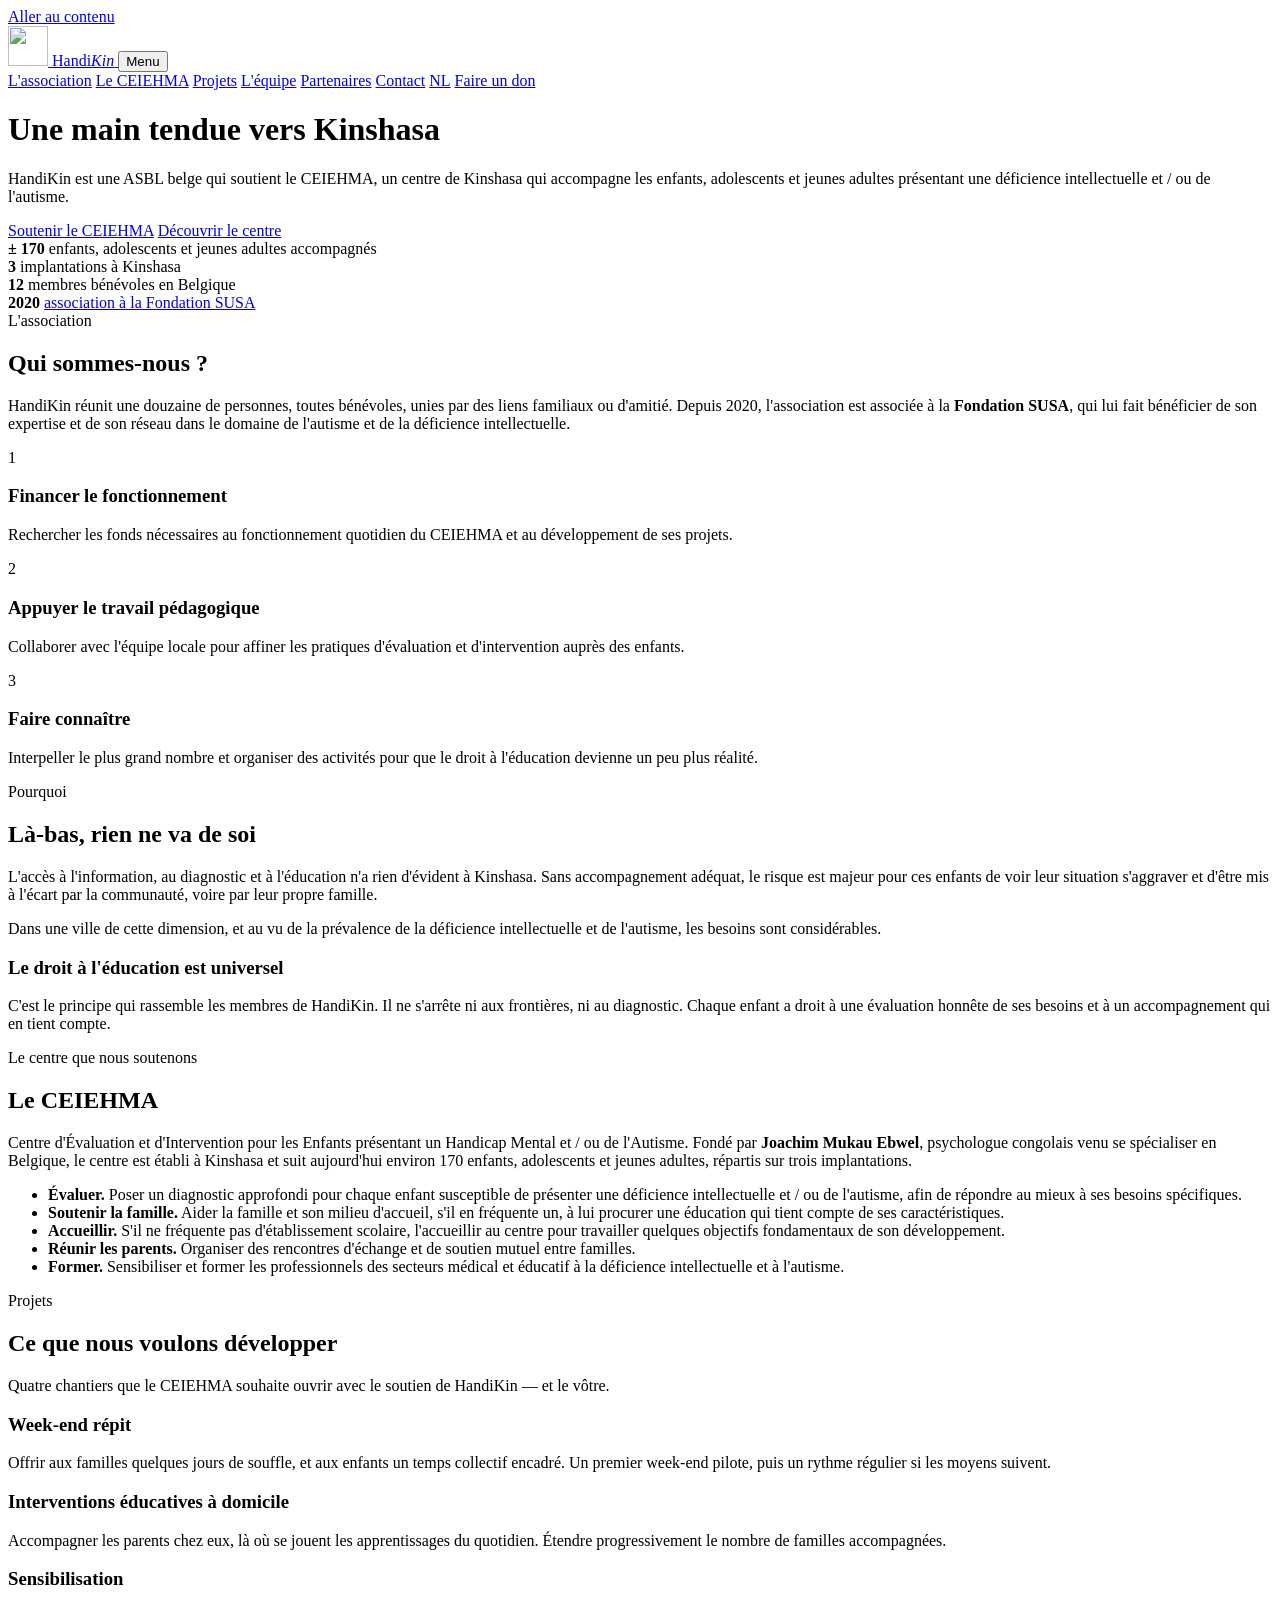
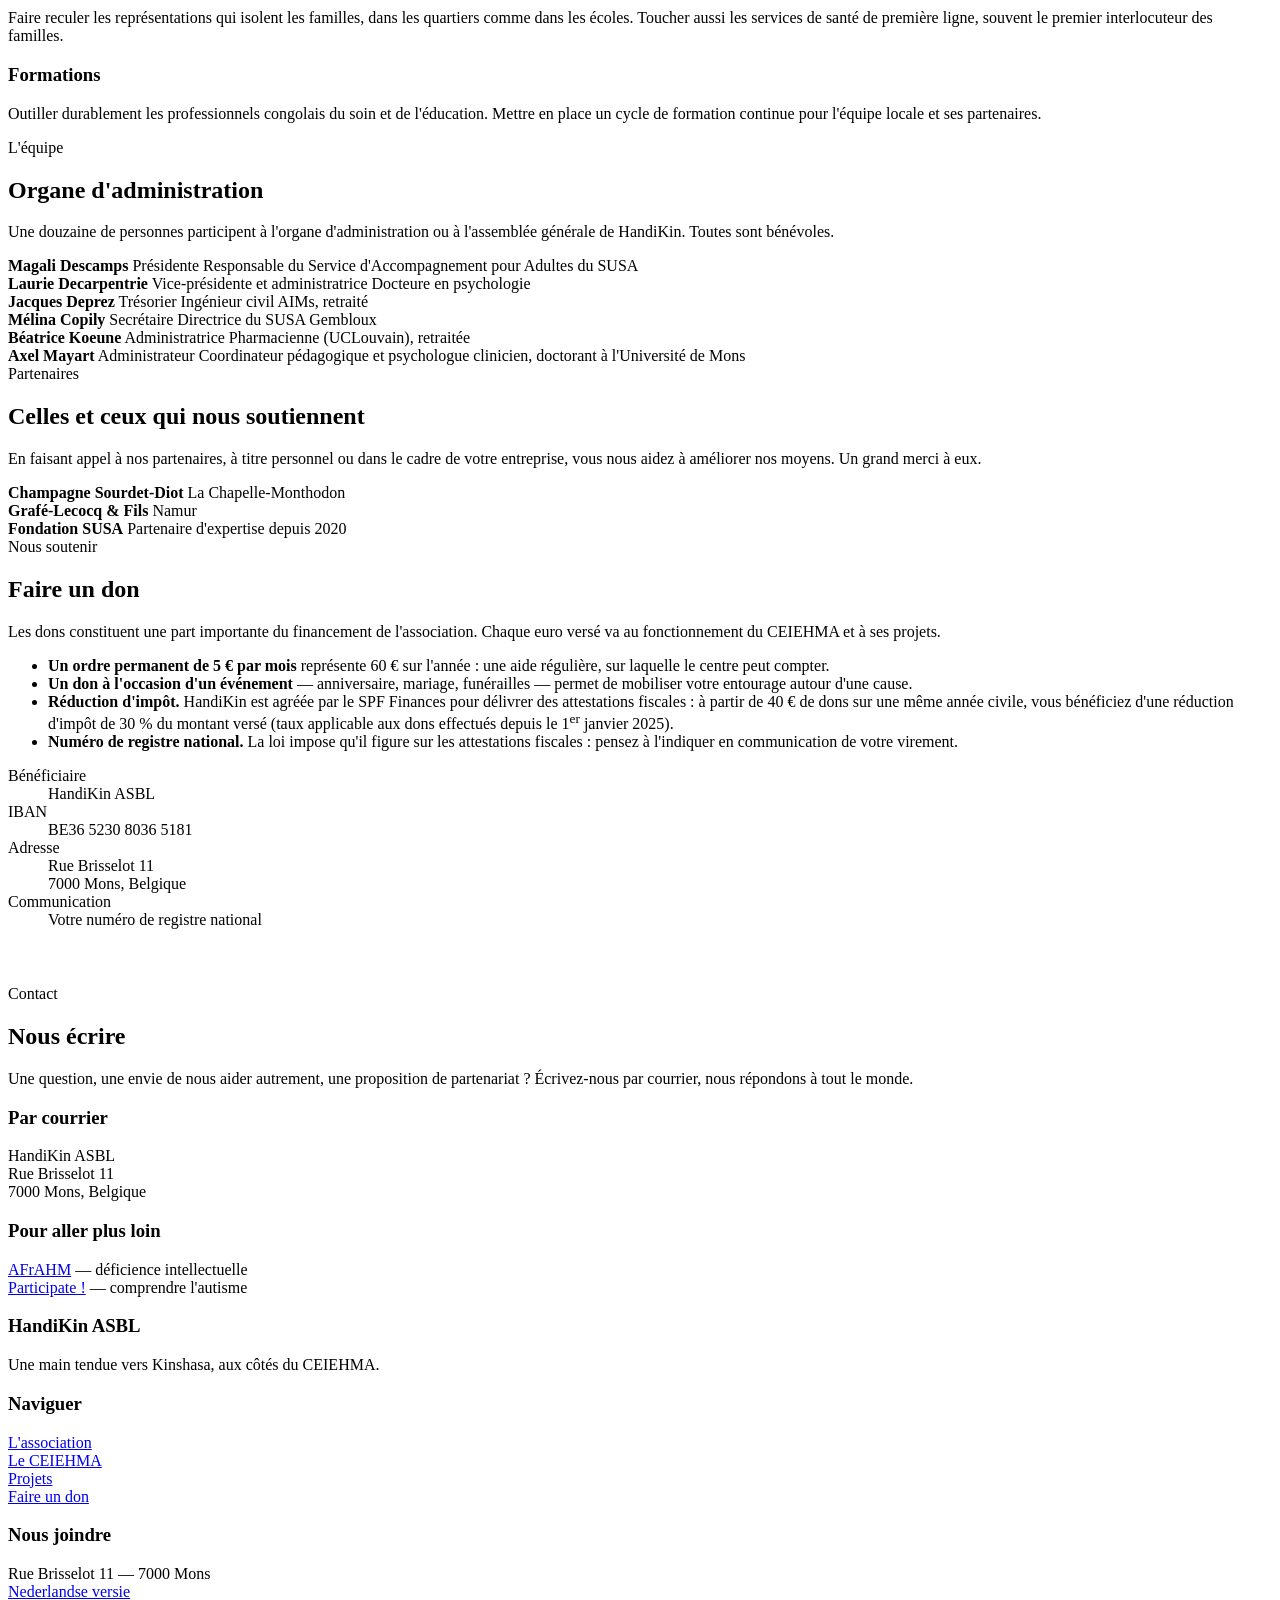
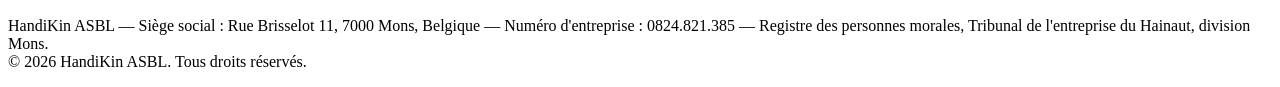
==== index.html @ 6f4fe27e "Add files via upload" ====
<!DOCTYPE html>
<html lang="fr">
<head>
<meta charset="utf-8">
<meta name="viewport" content="width=device-width, initial-scale=1">
<title>HandiKin ASBL — une main tendue vers Kinshasa</title>
<meta name="description" content="HandiKin est une ASBL belge qui soutient le CEIEHMA, centre d'évaluation et d'intervention pour les enfants présentant une déficience intellectuelle et/ou de l'autisme à Kinshasa.">

<!-- Partage sur les réseaux sociaux — remplacer l'URL par votre domaine -->
<meta property="og:title" content="HandiKin ASBL — une main tendue vers Kinshasa">
<meta property="og:description" content="Soutenir le CEIEHMA, à Kinshasa, dans l'accompagnement des enfants présentant une déficience intellectuelle et/ou de l'autisme.">
<meta property="og:type" content="website">
<meta property="og:image" content="images/hero.jpg">
<meta name="theme-color" content="#06405C">

<link rel="icon" href="images/logo.svg" type="image/svg+xml">
<link rel="preconnect" href="https://fonts.googleapis.com">
<link rel="preconnect" href="https://fonts.gstatic.com" crossorigin>
<link href="https://fonts.googleapis.com/css2?family=Fraunces:opsz,wght@9..144,500;9..144,600&family=Inter:wght@400;500;600;700&display=swap" rel="stylesheet">
<link rel="stylesheet" href="styles.css">
</head>

<body>
<a class="saut" href="#contenu">Aller au contenu</a>

<!-- ====================================================== EN-TÊTE ====== -->
<header class="entete">
  <div class="zone entete__zone">
    <a class="marque" href="#">
      <!-- Votre logo : images/logo.png (carré, 200×200 px minimum) -->
      <img src="images/logo.svg" alt="" width="40" height="40">
      <span>Handi<em>Kin</em></span>
    </a>

    <button class="menu-bascule" aria-expanded="false" aria-controls="nav">Menu</button>

    <nav class="nav" id="nav" aria-label="Navigation principale">
      <a href="#association">L'association</a>
      <a href="#ceiehma">Le CEIEHMA</a>
      <a href="#projets">Projets</a>
      <a href="#equipe">L'équipe</a>
      <a href="#partenaires">Partenaires</a>
      <a href="#contact">Contact</a>
      <a class="nav__langue" href="nl.html" lang="nl" hreflang="nl">NL</a>
      <a class="bouton" href="#dons">Faire un don</a>
    </nav>
  </div>
  <div class="bande" aria-hidden="true"><span></span><span></span><span></span><span></span><span></span></div>
</header>

<main id="contenu">

  <!-- ======================================================= HERO ====== -->
  <div class="hero">
    <div class="zone">
      <h1>Une main tendue vers Kinshasa</h1>
      <p class="hero__texte">
        HandiKin est une ASBL belge qui soutient le CEIEHMA, un centre de Kinshasa
        qui accompagne les enfants, adolescents et jeunes adultes présentant une
        déficience intellectuelle et&nbsp;/ ou de l'autisme.
      </p>
      <div class="hero__actions">
        <a class="bouton bouton--clair" href="#dons">Soutenir le CEIEHMA</a>
        <a class="bouton bouton--contour" href="#ceiehma">Découvrir le centre</a>
      </div>
    </div>
  </div>

  <div class="zone">
    <div class="chiffres">
      <div class="chiffre">
        <b>± 170</b>
        <span>enfants, adolescents et jeunes adultes accompagnés</span>
      </div>
      <div class="chiffre">
        <b>3</b>
        <span>implantations à Kinshasa</span>
      </div>
      <div class="chiffre">
        <b>12</b>
        <span>membres bénévoles en Belgique</span>
      </div>
      <div class="chiffre">
        <b>2020</b>
        <span><a href="https://www.susa.be/" rel="noopener">association à la Fondation SUSA</a></span>
      </div>
    </div>
  </div>

  <!-- ================================================ L'ASSOCIATION ==== -->
  <section id="association">
    <div class="zone">
      <span class="chapeau">L'association</span>
      <h2>Qui sommes-nous&nbsp;?</h2>
      <p class="intro">
        HandiKin réunit une douzaine de personnes, toutes bénévoles, unies par des
        liens familiaux ou d'amitié. Depuis 2020, l'association est associée à la
        <strong>Fondation SUSA</strong>, qui lui fait bénéficier de son expertise et
        de son réseau dans le domaine de l'autisme et de la déficience intellectuelle.
      </p>

      <div class="grille">
        <article class="carte">
          <span class="carte__numero">1</span>
          <h3>Financer le fonctionnement</h3>
          <p>
            Rechercher les fonds nécessaires au fonctionnement quotidien du CEIEHMA
            et au développement de ses projets.
          </p>
        </article>
        <article class="carte">
          <span class="carte__numero">2</span>
          <h3>Appuyer le travail pédagogique</h3>
          <p>
            Collaborer avec l'équipe locale pour affiner les pratiques d'évaluation
            et d'intervention auprès des enfants.
          </p>
        </article>
        <article class="carte">
          <span class="carte__numero">3</span>
          <h3>Faire connaître</h3>
          <p>
            Interpeller le plus grand nombre et organiser des activités pour que le
            droit à l'éducation devienne un peu plus réalité.
          </p>
        </article>
      </div>
    </div>
  </section>

  <!-- ===================================================== POURQUOI ==== -->
  <section id="pourquoi">
    <div class="zone duo">
      <div>
        <span class="chapeau">Pourquoi</span>
        <h2>Là-bas, rien ne va de soi</h2>
        <p class="intro">
          L'accès à l'information, au diagnostic et à l'éducation n'a rien d'évident
          à Kinshasa. Sans accompagnement adéquat, le risque est majeur pour ces
          enfants de voir leur situation s'aggraver et d'être mis à l'écart par la
          communauté, voire par leur propre famille.
        </p>
        <p class="intro">
          Dans une ville de cette dimension, et au vu de la prévalence de la
          déficience intellectuelle et de l'autisme, les besoins sont considérables.
        </p>
      </div>

      <div class="encadre">
        <h3>Le droit à l'éducation est universel</h3>
        <p>
          C'est le principe qui rassemble les membres de HandiKin. Il ne s'arrête ni
          aux frontières, ni au diagnostic. Chaque enfant a droit à une évaluation
          honnête de ses besoins et à un accompagnement qui en tient compte.
        </p>
      </div>
    </div>
  </section>

  <!-- ====================================================== CEIEHMA ==== -->
  <section id="ceiehma">
    <div class="zone">
      <span class="chapeau">Le centre que nous soutenons</span>
      <h2>Le CEIEHMA</h2>
      <p class="intro">
        Centre d'Évaluation et d'Intervention pour les Enfants présentant un Handicap
        Mental et&nbsp;/ ou de l'Autisme. Fondé par <strong>Joachim Mukau Ebwel</strong>,
        psychologue congolais venu se spécialiser en Belgique, le centre est établi à
        Kinshasa et suit aujourd'hui environ 170 enfants,
        adolescents et jeunes adultes, répartis sur trois implantations.
      </p>

      <ul class="liste">
        <li><strong>Évaluer.</strong> Poser un diagnostic approfondi pour chaque enfant susceptible de présenter une déficience intellectuelle et&nbsp;/ ou de l'autisme, afin de répondre au mieux à ses besoins spécifiques.</li>
        <li><strong>Soutenir la famille.</strong> Aider la famille et son milieu d'accueil, s'il en fréquente un, à lui procurer une éducation qui tient compte de ses caractéristiques.</li>
        <li><strong>Accueillir.</strong> S'il ne fréquente pas d'établissement scolaire, l'accueillir au centre pour travailler quelques objectifs fondamentaux de son développement.</li>
        <li><strong>Réunir les parents.</strong> Organiser des rencontres d'échange et de soutien mutuel entre familles.</li>
        <li><strong>Former.</strong> Sensibiliser et former les professionnels des secteurs médical et éducatif à la déficience intellectuelle et à l'autisme.</li>
      </ul>
    </div>
  </section>

  <!-- ====================================================== PROJETS ==== -->
  <section id="projets">
    <div class="zone">
      <span class="chapeau">Projets</span>
      <h2>Ce que nous voulons développer</h2>
      <p class="intro">
        Quatre chantiers que le CEIEHMA souhaite ouvrir avec le soutien de HandiKin —
        et le vôtre.
      </p>

      <div class="grille grille--quatre">
        <article class="carte">
          <h3>Week-end répit</h3>
          <p>
            Offrir aux familles quelques jours de souffle, et aux enfants un temps
            collectif encadré. Un premier week-end pilote, puis un rythme régulier si les moyens suivent.
          </p>
        </article>
        <article class="carte">
          <h3>Interventions éducatives à domicile</h3>
          <p>
            Accompagner les parents chez eux, là où se jouent les apprentissages du
            quotidien. Étendre progressivement le nombre de familles accompagnées.
          </p>
        </article>
        <article class="carte">
          <h3>Sensibilisation</h3>
          <p>
            Faire reculer les représentations qui isolent les familles, dans les
            quartiers comme dans les écoles. Toucher aussi les services de santé de première ligne, souvent le premier interlocuteur des familles.
          </p>
        </article>
        <article class="carte">
          <h3>Formations</h3>
          <p>
            Outiller durablement les professionnels congolais du soin et de
            l'éducation. Mettre en place un cycle de formation continue pour l'équipe locale et ses partenaires.
          </p>
        </article>
      </div>
    </div>
  </section>

  <!-- ======================================================= ÉQUIPE ==== -->
  <section id="equipe">
    <div class="zone">
      <span class="chapeau">L'équipe</span>
      <h2>Organe d'administration</h2>
      <p class="intro">
        Une douzaine de personnes participent à l'organe d'administration ou à
        l'assemblée générale de HandiKin. Toutes sont bénévoles.
      </p>

      <div class="equipe">
        <div class="membre">
          <b>Magali Descamps</b>
          <span class="role">Présidente</span>
          <span class="bio">Responsable du Service d'Accompagnement pour Adultes du SUSA</span>
        </div>
        <div class="membre">
          <b>Laurie Decarpentrie</b>
          <span class="role">Vice-présidente et administratrice</span>
          <span class="bio">Docteure en psychologie</span>
        </div>
        <div class="membre">
          <b>Jacques Deprez</b>
          <span class="role">Trésorier</span>
          <span class="bio">Ingénieur civil AIMs, retraité</span>
        </div>
        <div class="membre">
          <b>Mélina Copily</b>
          <span class="role">Secrétaire</span>
          <span class="bio">Directrice du SUSA Gembloux</span>
        </div>
        <div class="membre">
          <b>Béatrice Koeune</b>
          <span class="role">Administratrice</span>
          <span class="bio">Pharmacienne (UCLouvain), retraitée</span>
        </div>
        <div class="membre">
          <b>Axel Mayart</b>
          <span class="role">Administrateur</span>
          <span class="bio">Coordinateur pédagogique et psychologue clinicien, doctorant à l'Université de Mons</span>
        </div>
      </div>
    </div>
  </section>

  <!-- ================================================== PARTENAIRES ==== -->
  <section id="partenaires">
    <div class="zone">
      <span class="chapeau">Partenaires</span>
      <h2>Celles et ceux qui nous soutiennent</h2>
      <p class="intro">
        En faisant appel à nos partenaires, à titre personnel ou dans le cadre de
        votre entreprise, vous nous aidez à améliorer nos moyens. Un grand merci à eux.
      </p>

      <div class="partenaires">
        <div class="partenaire">
          <!-- Logo : images/sourdet-diot.png -->
          <div class="partenaire__logo"><img src="images/sourdet-diot.png" alt="Champagne Sourdet-Diot" onerror="this.parentNode.remove()"></div>
          <b>Champagne Sourdet-Diot</b>
          <span>La Chapelle-Monthodon</span>
        </div>
        <div class="partenaire">
          <!-- Logo : images/grafe-lecocq.png -->
          <div class="partenaire__logo"><img src="images/grafe-lecocq.png" alt="Grafé-Lecocq &amp; Fils" onerror="this.parentNode.remove()"></div>
          <b>Grafé-Lecocq &amp; Fils</b>
          <span>Namur</span>
        </div>
        <div class="partenaire">
          <!-- Logo : images/susa.png -->
          <div class="partenaire__logo"><img src="images/susa.png" alt="Fondation SUSA" onerror="this.parentNode.remove()"></div>
          <b>Fondation SUSA</b>
          <span>Partenaire d'expertise depuis 2020</span>
        </div>
      </div>
    </div>
  </section>

  <!-- ========================================================= DONS ==== -->
  <section id="dons" class="dons">
    <div class="zone duo">
      <div>
        <span class="chapeau">Nous soutenir</span>
        <h2>Faire un don</h2>
        <p class="intro">
          Les dons constituent une part importante du financement de l'association.
          Chaque euro versé va au fonctionnement du CEIEHMA et à ses projets.
        </p>

        <ul class="liste">
          <li><strong>Un ordre permanent de 5&nbsp;€ par mois</strong> représente 60&nbsp;€ sur l'année&nbsp;: une aide régulière, sur laquelle le centre peut compter.</li>
          <li><strong>Un don à l'occasion d'un événement</strong> — anniversaire, mariage, funérailles — permet de mobiliser votre entourage autour d'une cause.</li>
          <li><strong>Réduction d'impôt.</strong> HandiKin est agréée par le SPF Finances pour délivrer des attestations fiscales&nbsp;: à partir de 40&nbsp;€ de dons sur une même année civile, vous bénéficiez d'une réduction d'impôt de 30&nbsp;% du montant versé (taux applicable aux dons effectués depuis le 1<sup>er</sup> janvier 2025).</li>
          <li><strong>Numéro de registre national.</strong> La loi impose qu'il figure sur les attestations fiscales&nbsp;: pensez à l'indiquer en communication de votre virement.</li>
        </ul>
      </div>

      <div class="compte">
        <dl>
          <dt>Bénéficiaire</dt>
          <dd>HandiKin ASBL</dd>

          <dt>IBAN</dt>
          <dd class="iban">BE36 5230 8036 5181</dd>

          <dt>Adresse</dt>
          <dd>Rue Brisselot 11<br>7000 Mons, Belgique</dd>

          <dt>Communication</dt>
          <dd>Votre numéro de registre national</dd>
        </dl>
        <p style="margin-top:1.4rem;font-size:.95rem;color:rgba(255,255,255,.8)">Merci.</p>
      </div>
    </div>
  </section>

  <!-- ====================================================== CONTACT ==== -->
  <section id="contact">
    <div class="zone">
      <span class="chapeau">Contact</span>
      <h2>Nous écrire</h2>
      <p class="intro">
        Une question, une envie de nous aider autrement, une proposition de
        partenariat&nbsp;? Écrivez-nous par courrier, nous répondons à tout le monde.
      </p>

      <div class="contact-blocs">
        <article class="carte">
          <h3>Par courrier</h3>
          <p>
            HandiKin ASBL<br>
            Rue Brisselot 11<br>
            7000 Mons, Belgique
          </p>
        </article>
        <article class="carte">
          <h3>Pour aller plus loin</h3>
          <p>
            <a href="https://www.afrahm.be" rel="noopener">AFrAHM</a> — déficience intellectuelle<br>
            <a href="https://www.participate-autisme.be" rel="noopener">Participate&nbsp;!</a> — comprendre l'autisme
          </p>
        </article>
      </div>
    </div>
  </section>

</main>

<!-- ========================================================== PIED ==== -->
<footer class="pied">
  <div class="zone">
    <div class="pied__grille">
      <div>
        <h3>HandiKin ASBL</h3>
        <p>Une main tendue vers Kinshasa, aux côtés du CEIEHMA.</p>
      </div>
      <div>
        <h3>Naviguer</h3>
        <p>
          <a href="#association">L'association</a><br>
          <a href="#ceiehma">Le CEIEHMA</a><br>
          <a href="#projets">Projets</a><br>
          <a href="#dons">Faire un don</a>
        </p>
      </div>
      <div>
        <h3>Nous joindre</h3>
        <p>
          Rue Brisselot 11 — 7000 Mons<br>
          <a href="nl.html" lang="nl">Nederlandse versie</a>
        </p>
      </div>
    </div>

    <p class="pied__legal">
      HandiKin ASBL — Siège social&nbsp;: Rue Brisselot 11, 7000 Mons, Belgique —
      Numéro d'entreprise&nbsp;: 0824.821.385 —
      Registre des personnes morales, Tribunal de l'entreprise du Hainaut, division Mons.
      <br>© <span id="annee">2026</span> HandiKin ASBL. Tous droits réservés.
    </p>
  </div>
</footer>

<script>
  // Menu mobile
  var bascule = document.querySelector('.menu-bascule');
  var nav = document.getElementById('nav');
  bascule.addEventListener('click', function () {
    var ouvert = nav.getAttribute('data-ouvert') === 'true';
    nav.setAttribute('data-ouvert', String(!ouvert));
    bascule.setAttribute('aria-expanded', String(!ouvert));
  });
  // Fermer le menu après un clic sur un lien (petit écran)
  nav.addEventListener('click', function (e) {
    if (e.target.tagName === 'A' && window.innerWidth <= 900) {
      nav.setAttribute('data-ouvert', 'false');
      bascule.setAttribute('aria-expanded', 'false');
    }
  });
  // Année courante dans le pied de page
  document.getElementById('annee').textContent = new Date().getFullYear();
</script>

</body>
</html>
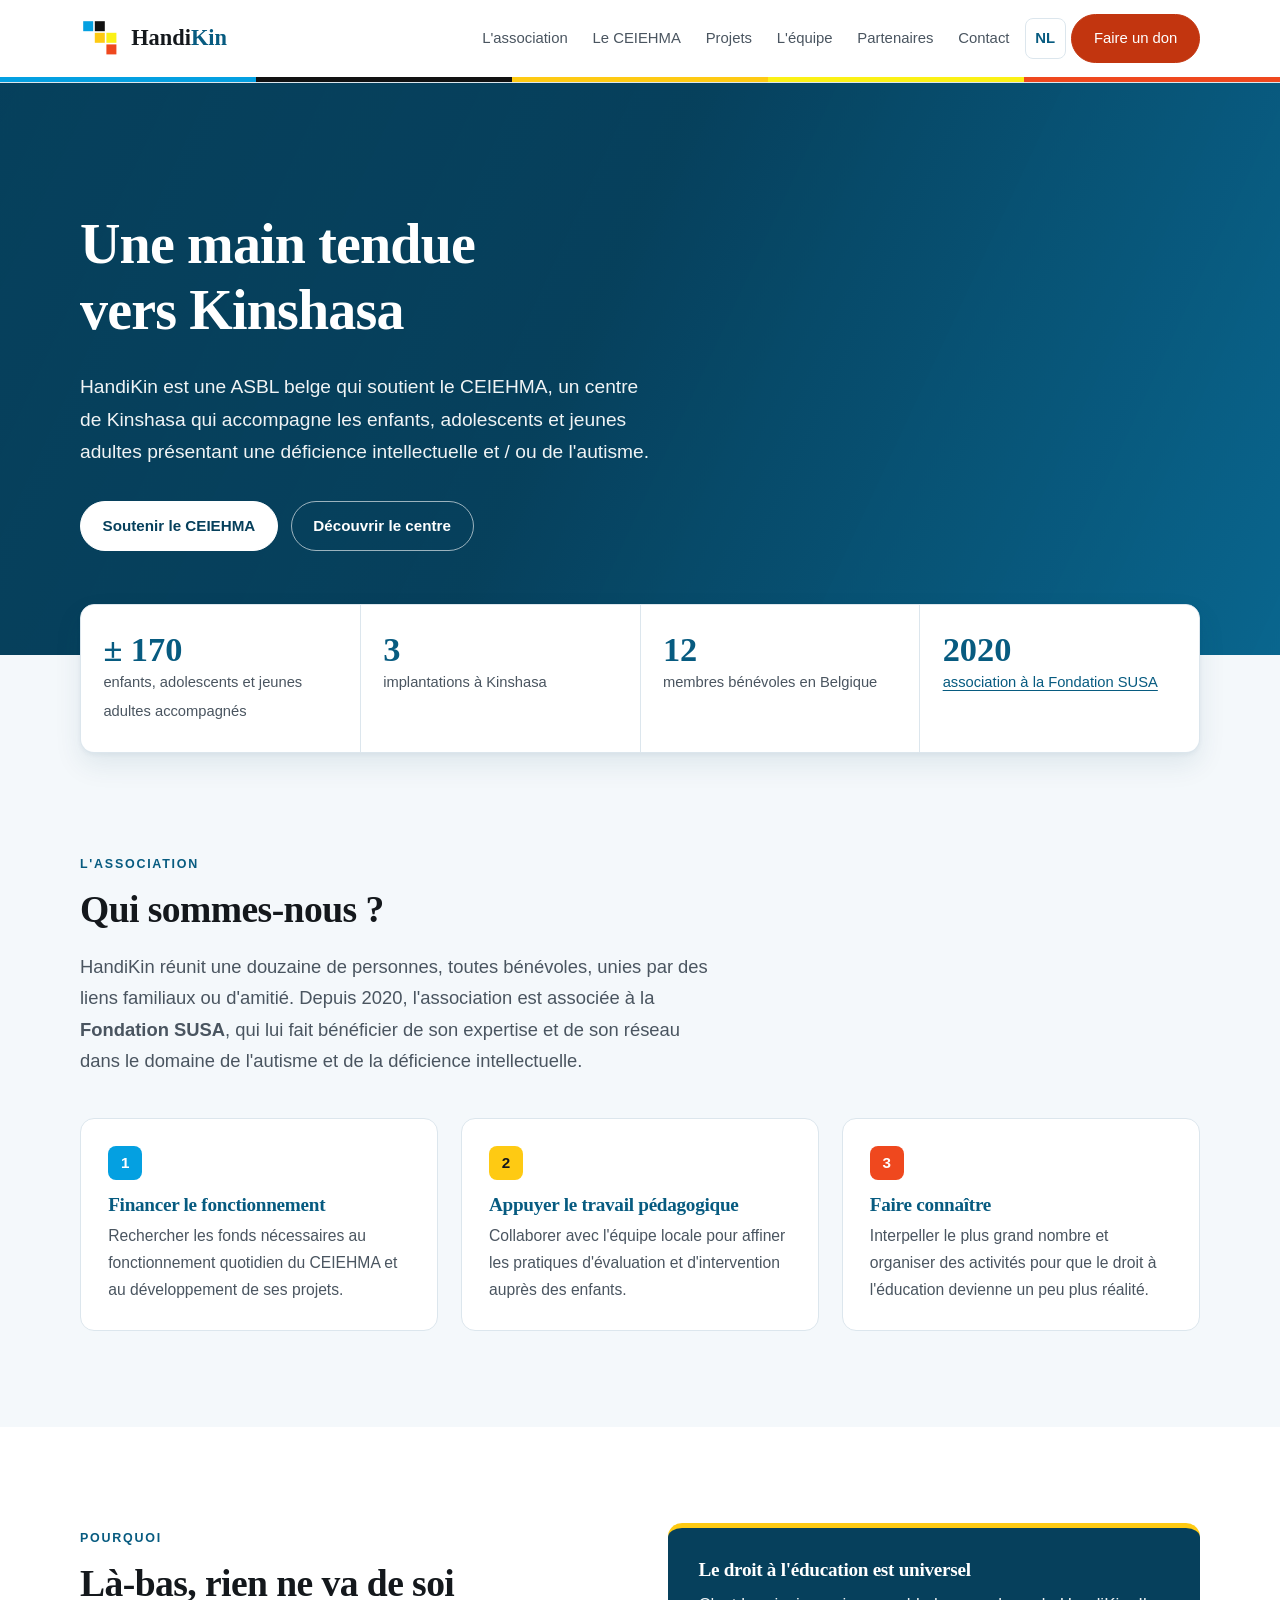
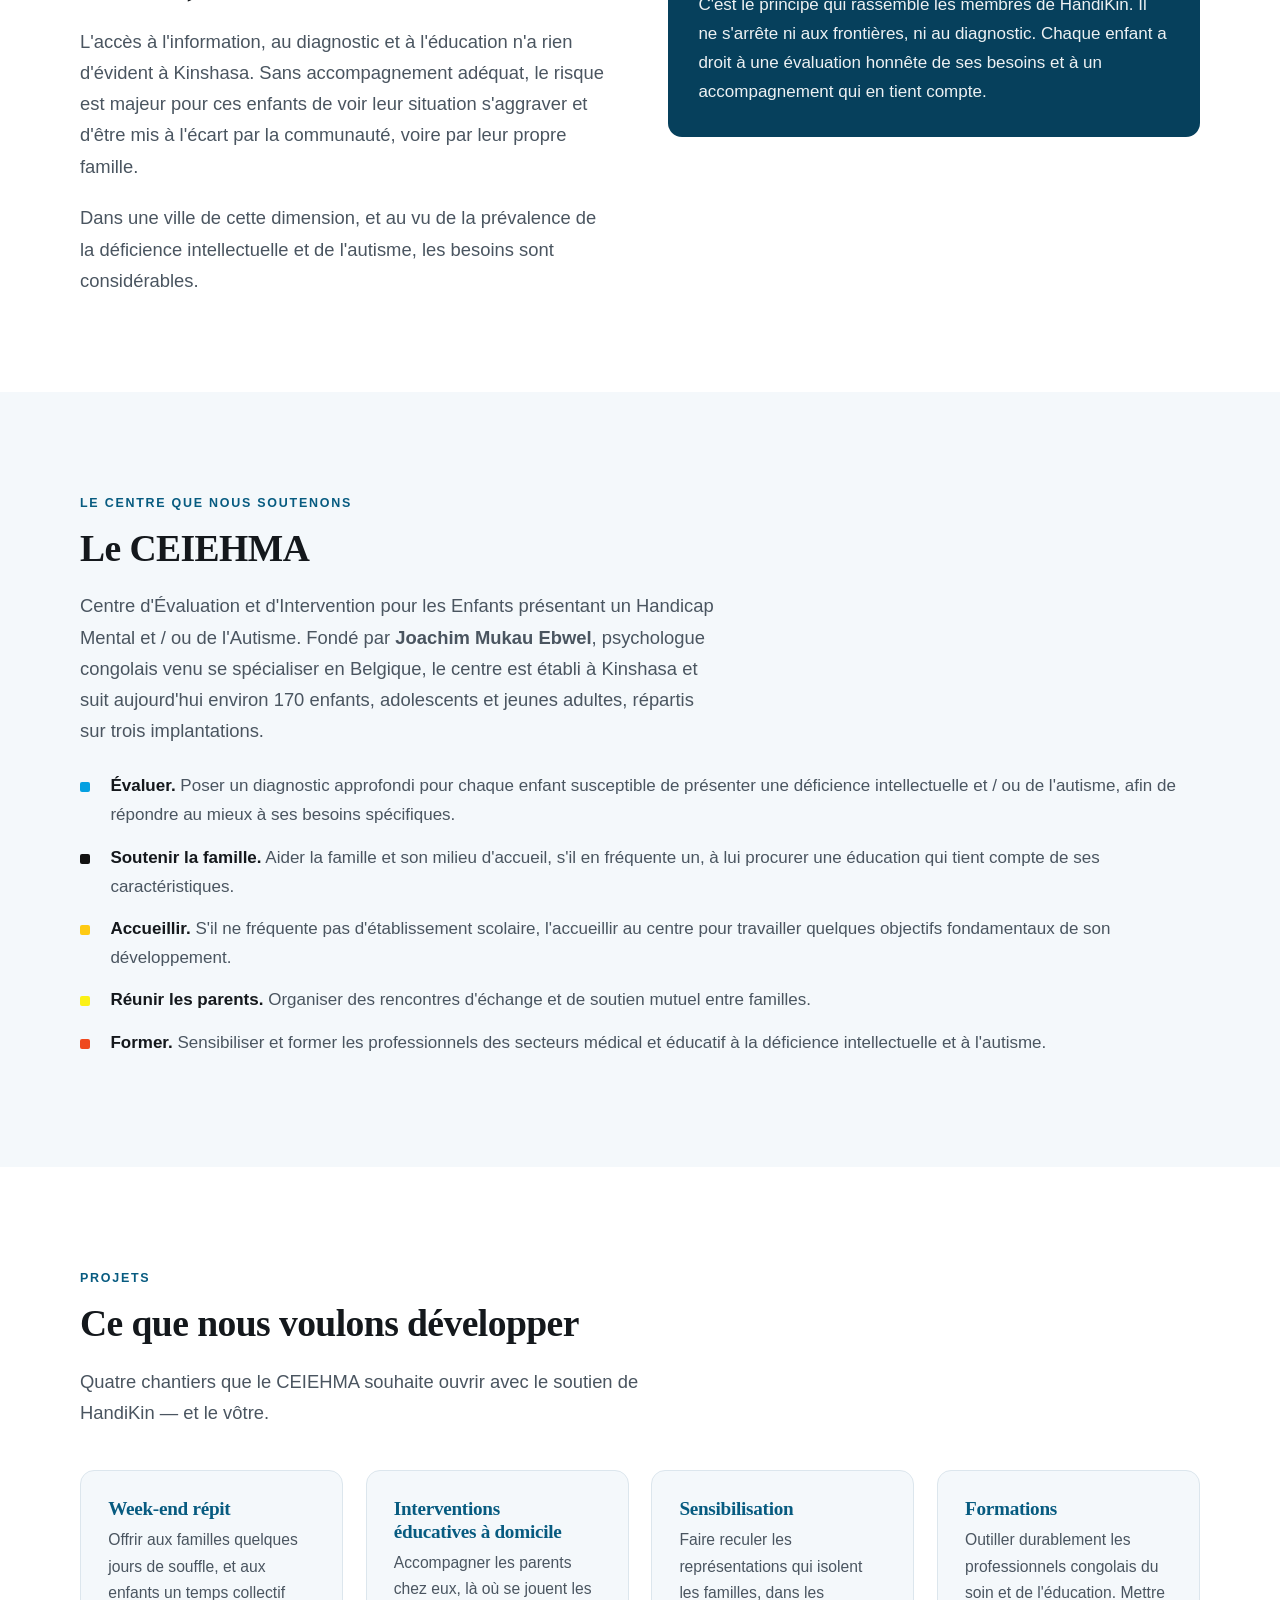
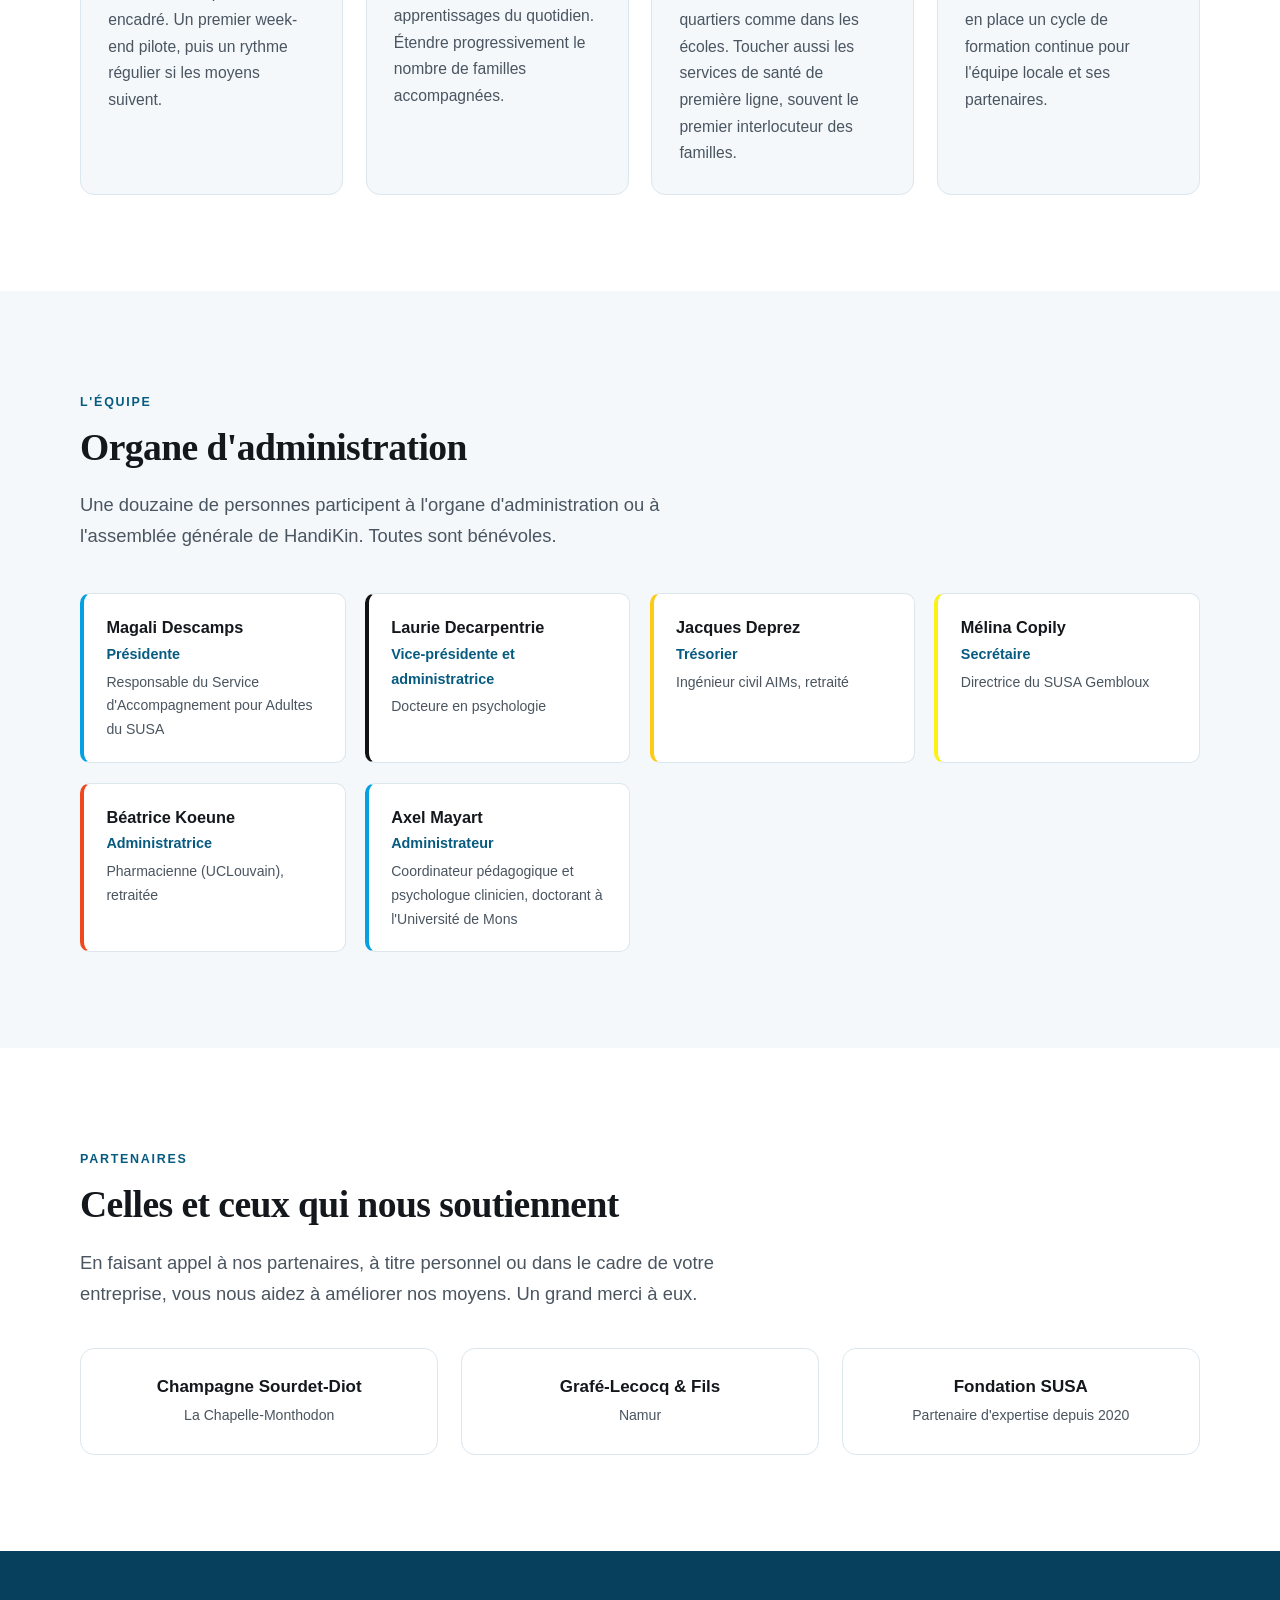
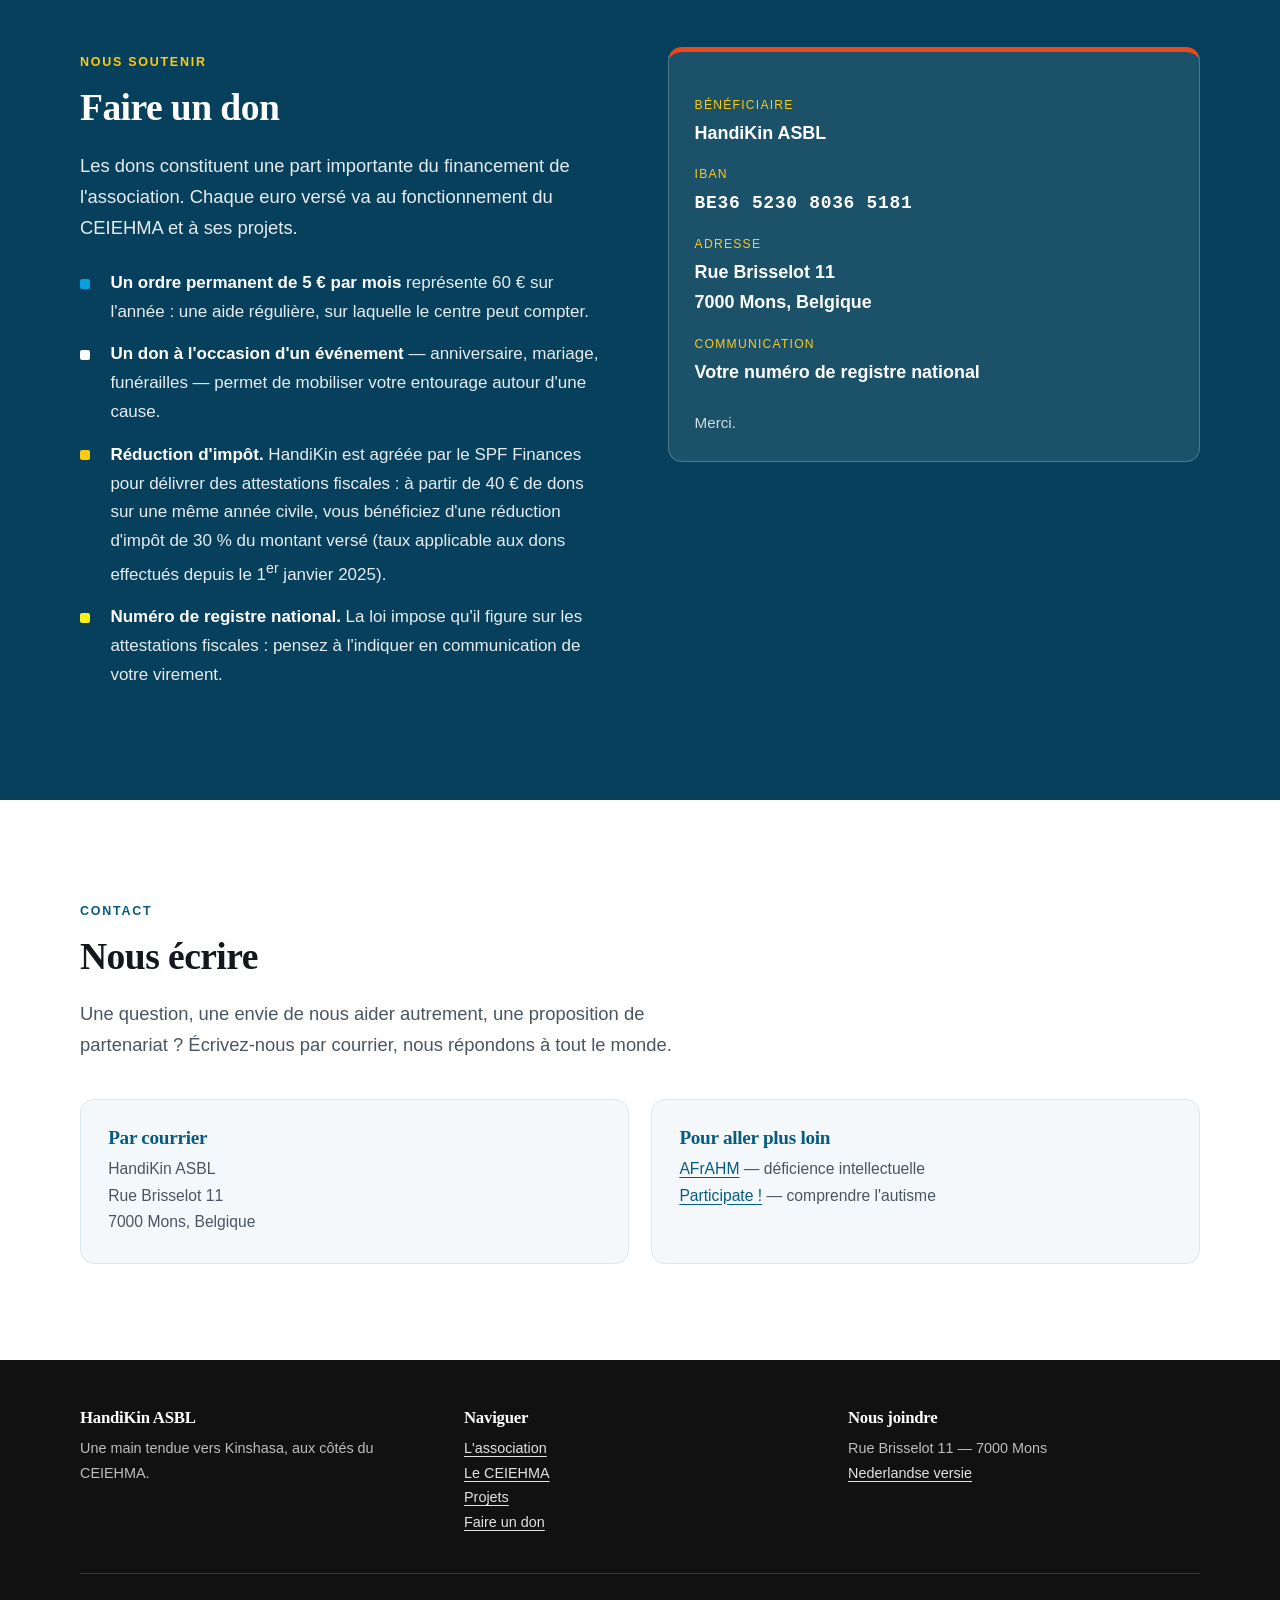
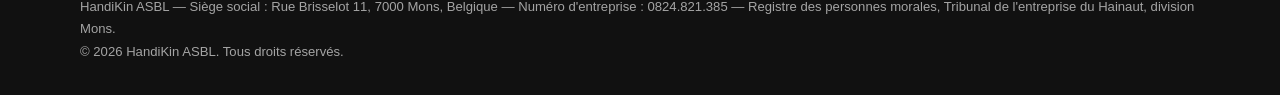
==== commit e5ebc7f3: "Add files via upload" ====
--- a/index.html
+++ b/index.html
@@ -6,14 +6,21 @@
 <title>HandiKin ASBL — une main tendue vers Kinshasa</title>
 <meta name="description" content="HandiKin est une ASBL belge qui soutient le CEIEHMA, centre d'évaluation et d'intervention pour les enfants présentant une déficience intellectuelle et/ou de l'autisme à Kinshasa.">
 
-<!-- Partage sur les réseaux sociaux — remplacer l'URL par votre domaine -->
+<!-- Partage sur les réseaux sociaux -->
 <meta property="og:title" content="HandiKin ASBL — une main tendue vers Kinshasa">
 <meta property="og:description" content="Soutenir le CEIEHMA, à Kinshasa, dans l'accompagnement des enfants présentant une déficience intellectuelle et/ou de l'autisme.">
 <meta property="og:type" content="website">
-<meta property="og:image" content="images/hero.jpg">
+<meta property="og:image" content="https://handikin.be/hero.jpg">
+<meta property="og:url" content="https://handikin.be/">
+<meta property="og:locale" content="fr_BE">
+<meta property="og:site_name" content="HandiKin ASBL">
 <meta name="theme-color" content="#06405C">
 
-<link rel="icon" href="images/logo.svg" type="image/svg+xml">
+<link rel="canonical" href="https://handikin.be/">
+<link rel="alternate" hreflang="fr" href="https://handikin.be/">
+<link rel="alternate" hreflang="nl" href="https://handikin.be/nl.html">
+<link rel="alternate" hreflang="x-default" href="https://handikin.be/">
+<link rel="icon" href="logo.svg" type="image/svg+xml">
 <link rel="preconnect" href="https://fonts.googleapis.com">
 <link rel="preconnect" href="https://fonts.gstatic.com" crossorigin>
 <link href="https://fonts.googleapis.com/css2?family=Fraunces:opsz,wght@9..144,500;9..144,600&family=Inter:wght@400;500;600;700&display=swap" rel="stylesheet">
@@ -27,8 +34,7 @@
 <header class="entete">
   <div class="zone entete__zone">
     <a class="marque" href="#">
-      <!-- Votre logo : images/logo.png (carré, 200×200 px minimum) -->
-      <img src="images/logo.svg" alt="" width="40" height="40">
+      <img src="logo.svg" alt="" width="40" height="40">
       <span>Handi<em>Kin</em></span>
     </a>
 
@@ -280,20 +286,20 @@
 
       <div class="partenaires">
         <div class="partenaire">
-          <!-- Logo : images/sourdet-diot.png -->
-          <div class="partenaire__logo"><img src="images/sourdet-diot.png" alt="Champagne Sourdet-Diot" onerror="this.parentNode.remove()"></div>
+          <!-- Logo : sourdet-diot.png -->
+          <div class="partenaire__logo"><img src="sourdet-diot.png" alt="Champagne Sourdet-Diot" onerror="this.parentNode.remove()"></div>
           <b>Champagne Sourdet-Diot</b>
           <span>La Chapelle-Monthodon</span>
         </div>
         <div class="partenaire">
-          <!-- Logo : images/grafe-lecocq.png -->
-          <div class="partenaire__logo"><img src="images/grafe-lecocq.png" alt="Grafé-Lecocq &amp; Fils" onerror="this.parentNode.remove()"></div>
+          <!-- Logo : grafe-lecocq.png -->
+          <div class="partenaire__logo"><img src="grafe-lecocq.png" alt="Grafé-Lecocq &amp; Fils" onerror="this.parentNode.remove()"></div>
           <b>Grafé-Lecocq &amp; Fils</b>
           <span>Namur</span>
         </div>
         <div class="partenaire">
-          <!-- Logo : images/susa.png -->
-          <div class="partenaire__logo"><img src="images/susa.png" alt="Fondation SUSA" onerror="this.parentNode.remove()"></div>
+          <!-- Logo : susa.png -->
+          <div class="partenaire__logo"><img src="susa.png" alt="Fondation SUSA" onerror="this.parentNode.remove()"></div>
           <b>Fondation SUSA</b>
           <span>Partenaire d'expertise depuis 2020</span>
         </div>
--- a/styles.css
+++ b/styles.css
@@ -0,0 +1,462 @@
+/* ==========================================================================
+   HandiKin ASBL — feuille de style
+   Palette dérivée du logo : bleu, noir, ambre, jaune, rouge.
+   Modifier les variables ci-dessous suffit à changer toute l'identité du site.
+   ========================================================================== */
+
+:root {
+  /* --- Couleurs du logo, telles quelles --------------------------------- */
+  --logo-bleu:  #04A0E1;
+  --logo-noir:  #111111;
+  --logo-ambre: #FECA13;
+  --logo-jaune: #FBF116;
+  --logo-rouge: #EF481E;
+
+  /* --- Déclinaisons lisibles (contrastes vérifiés) ----------------------- */
+  /* Les teintes vives du logo servent d'aplats et d'accents ; pour le texte
+     et les boutons on utilise ces versions foncées, seules conformes. */
+  --bleu-fonce: #075B80;   /* texte et liens sur fond clair — 7,6:1 */
+  --bleu-nuit:  #06405C;   /* grands aplats sombres */
+  --bleu-doux:  #E3F2F9;   /* fonds légers */
+  --rouge-fonce:#C2350F;   /* boutons d'appel à l'action — 5,6:1 */
+
+  /* --- Neutres ---------------------------------------------------------- */
+  --fond:       #F4F8FB;
+  --fond-clair: #FFFFFF;
+  --encre:      #14181C;
+  --encre-doux: #4A5560;
+  --ligne:      #DCE6ED;
+
+  /* --- Typographie ------------------------------------------------------ */
+  --titre: "Fraunces", Georgia, "Times New Roman", serif;
+  --texte: "Inter", -apple-system, BlinkMacSystemFont, "Segoe UI", Roboto,
+           "Helvetica Neue", Arial, sans-serif;
+
+  /* --- Mesures ---------------------------------------------------------- */
+  --large: 1120px;
+  --etroit: 720px;
+  --rayon: 14px;
+  --ombre: 0 2px 4px rgba(6, 64, 92, .05), 0 12px 28px rgba(6, 64, 92, .09);
+}
+
+/* --------------------------------------------------------------- Réglages */
+
+*, *::before, *::after { box-sizing: border-box; }
+
+html { scroll-behavior: smooth; scroll-padding-top: 92px; }
+
+@media (prefers-reduced-motion: reduce) {
+  html { scroll-behavior: auto; }
+  *, *::before, *::after {
+    animation-duration: .01ms !important;
+    transition-duration: .01ms !important;
+  }
+}
+
+body {
+  margin: 0;
+  background: var(--fond);
+  color: var(--encre);
+  font-family: var(--texte);
+  font-size: 1.0625rem;
+  line-height: 1.7;
+  -webkit-font-smoothing: antialiased;
+}
+
+img { max-width: 100%; height: auto; display: block; }
+
+h1, h2, h3 {
+  font-family: var(--titre);
+  font-weight: 600;
+  line-height: 1.18;
+  letter-spacing: -.015em;
+  margin: 0 0 .5em;
+  text-wrap: balance;
+}
+
+h1 { font-size: clamp(2.1rem, 5.2vw, 3.5rem); }
+h2 { font-size: clamp(1.6rem, 3.4vw, 2.35rem); }
+h3 { font-size: 1.2rem; }
+
+p { margin: 0 0 1.1em; }
+p:last-child { margin-bottom: 0; }
+
+a { color: var(--bleu-fonce); text-underline-offset: .18em; }
+a:hover { color: var(--rouge-fonce); }
+
+:focus-visible {
+  outline: 3px solid var(--logo-ambre);
+  outline-offset: 3px;
+  border-radius: 4px;
+}
+
+.saut {
+  position: absolute; left: -9999px;
+  background: var(--bleu-nuit); color: #fff;
+  padding: .7rem 1.1rem; border-radius: 0 0 var(--rayon) 0;
+  z-index: 100; text-decoration: none;
+}
+.saut:focus { left: 0; top: 0; }
+
+/* ------------------------------------------------------------- Structures */
+
+.zone { width: min(100% - 2.5rem, var(--large)); margin-inline: auto; }
+.zone--etroite { width: min(100% - 2.5rem, var(--etroit)); margin-inline: auto; }
+
+section { padding: clamp(3.5rem, 8vw, 6rem) 0; }
+section:nth-of-type(even) { background: var(--fond-clair); }
+
+.chapeau {
+  display: inline-block;
+  font-size: .78rem;
+  font-weight: 700;
+  letter-spacing: .14em;
+  text-transform: uppercase;
+  color: var(--bleu-fonce);
+  margin-bottom: .8rem;
+}
+
+.intro {
+  font-size: 1.15rem;
+  color: var(--encre-doux);
+  max-width: 62ch;
+}
+
+/* Filet aux cinq couleurs du logo — rappel de marque */
+.bande {
+  display: flex;
+  height: 5px;
+}
+.bande span { flex: 1; }
+.bande span:nth-child(1) { background: var(--logo-bleu); }
+.bande span:nth-child(2) { background: var(--logo-noir); }
+.bande span:nth-child(3) { background: var(--logo-ambre); }
+.bande span:nth-child(4) { background: var(--logo-jaune); }
+.bande span:nth-child(5) { background: var(--logo-rouge); }
+
+/* ---------------------------------------------------------------- En-tête */
+
+.entete {
+  position: sticky; top: 0; z-index: 50;
+  background: rgba(255, 255, 255, .94);
+  backdrop-filter: blur(10px);
+  border-bottom: 1px solid var(--ligne);
+}
+
+.entete__zone {
+  display: flex; align-items: center; gap: 1.5rem;
+  padding: .85rem 0;
+}
+
+.marque {
+  display: flex; align-items: center; gap: .7rem;
+  font-family: var(--titre);
+  font-size: 1.4rem; font-weight: 600;
+  color: var(--encre); text-decoration: none;
+  margin-right: auto;
+}
+.marque img { width: 40px; height: 40px; }
+.marque em { font-style: normal; color: var(--bleu-fonce); }
+
+.nav { display: flex; align-items: center; gap: .35rem; flex-wrap: wrap; }
+
+.nav a {
+  color: var(--encre-doux);
+  text-decoration: none;
+  font-size: .93rem; font-weight: 500;
+  padding: .45rem .6rem; border-radius: 8px;
+}
+.nav a:hover { color: var(--bleu-fonce); background: var(--bleu-doux); }
+
+/* Le bouton de don garde son apparence propre à l'intérieur de la navigation */
+.nav a.bouton {
+  color: #fff;
+  background: var(--rouge-fonce);
+  padding: .7rem 1.35rem;
+  border-radius: 999px;
+}
+.nav a.bouton:hover { color: #fff; background: #9E2A0B; }
+
+.nav__langue {
+  border: 1px solid var(--ligne);
+  font-weight: 600 !important;
+  color: var(--bleu-fonce) !important;
+}
+
+.bouton {
+  display: inline-block;
+  background: var(--rouge-fonce); color: #fff;
+  padding: .7rem 1.35rem;
+  border-radius: 999px;
+  font-weight: 600; font-size: .95rem;
+  text-decoration: none;
+  border: 1px solid var(--rouge-fonce);
+  transition: background .18s ease, transform .18s ease;
+}
+.bouton:hover { background: #9E2A0B; border-color: #9E2A0B; color: #fff; transform: translateY(-1px); }
+
+.bouton--clair {
+  background: #fff; color: var(--bleu-nuit); border-color: #fff;
+}
+.bouton--clair:hover { background: var(--logo-ambre); border-color: var(--logo-ambre); color: var(--encre); }
+
+.bouton--contour {
+  background: transparent; color: #fff;
+  border-color: rgba(255, 255, 255, .6);
+}
+.bouton--contour:hover { background: rgba(255, 255, 255, .14); border-color: #fff; color: #fff; }
+
+/* Bouton menu, visible sur petit écran uniquement */
+.menu-bascule {
+  display: none;
+  background: none; border: 1px solid var(--ligne);
+  border-radius: 8px; padding: .45rem .7rem;
+  font: inherit; font-size: .9rem; font-weight: 600;
+  color: var(--encre); cursor: pointer;
+}
+
+@media (max-width: 900px) {
+  .menu-bascule { display: block; margin-left: auto; }
+  .marque { margin-right: 0; }
+  .nav {
+    display: none;
+    width: 100%; flex-direction: column; align-items: stretch;
+    gap: 0; padding-bottom: .6rem;
+  }
+  .nav[data-ouvert="true"] { display: flex; }
+  .nav a { padding: .7rem .5rem; border-bottom: 1px solid var(--ligne); border-radius: 0; }
+  .nav .bouton, .nav .nav__langue { margin-top: .6rem; text-align: center; border-radius: 999px; }
+  .entete__zone { flex-wrap: wrap; }
+}
+
+/* ------------------------------------------------------------------- Hero */
+
+.hero {
+  position: relative;
+  padding: clamp(4rem, 11vw, 8rem) 0 clamp(3.5rem, 9vw, 6.5rem);
+  color: #fff;
+  background-color: var(--bleu-nuit);
+  /* Remplacer par votre photo : images/hero.jpg (paysage, ~2000 px de large) */
+  background-image:
+    linear-gradient(115deg, rgba(6, 64, 92, .95) 0%, rgba(6, 64, 92, .88) 45%, rgba(10, 110, 153, .82) 100%),
+    url("images/hero.jpg");
+  background-size: cover;
+  background-position: center;
+}
+
+.hero h1 { color: #fff; max-width: 16ch; }
+.hero__texte { max-width: 54ch; font-size: 1.2rem; color: rgba(255, 255, 255, .94); }
+.hero__actions { display: flex; flex-wrap: wrap; gap: .8rem; margin-top: 2rem; }
+
+/* --------------------------------------------------------------- Chiffres */
+
+.chiffres {
+  display: grid;
+  grid-template-columns: repeat(auto-fit, minmax(190px, 1fr));
+  gap: 1px;
+  background: var(--ligne);
+  border: 1px solid var(--ligne);
+  border-radius: var(--rayon);
+  overflow: hidden;
+  margin-top: -3.2rem;
+  position: relative; z-index: 2;
+  box-shadow: var(--ombre);
+}
+
+.chiffre { background: var(--fond-clair); padding: 1.6rem 1.4rem; }
+.chiffre b {
+  display: block;
+  font-family: var(--titre);
+  font-size: 2.15rem; font-weight: 600;
+  color: var(--bleu-fonce); line-height: 1.1;
+}
+.chiffre span { font-size: .92rem; color: var(--encre-doux); }
+
+/* ----------------------------------------------------------------- Cartes */
+
+.grille {
+  display: grid;
+  grid-template-columns: repeat(auto-fit, minmax(265px, 1fr));
+  gap: 1.4rem;
+  margin-top: 2.6rem;
+}
+
+/* Variante à quatre colonnes sur grand écran (section Projets) */
+.grille--quatre { grid-template-columns: repeat(auto-fit, minmax(215px, 1fr)); }
+
+.carte {
+  background: var(--fond-clair);
+  border: 1px solid var(--ligne);
+  border-radius: var(--rayon);
+  padding: 1.7rem;
+}
+section:nth-of-type(even) .carte { background: var(--fond); }
+
+.carte h3 { color: var(--bleu-fonce); margin-bottom: .4rem; }
+.carte p { font-size: .98rem; color: var(--encre-doux); }
+
+/* Les pastilles numérotées reprennent les couleurs du logo, dans l'ordre */
+.carte__numero {
+  display: inline-flex; align-items: center; justify-content: center;
+  width: 34px; height: 34px; margin-bottom: .9rem;
+  border-radius: 8px;
+  background: var(--logo-bleu); color: #fff;
+  font-weight: 700; font-size: .95rem;
+}
+.carte:nth-child(2) .carte__numero { background: var(--logo-ambre); color: var(--encre); }
+.carte:nth-child(3) .carte__numero { background: var(--logo-rouge); color: #fff; }
+
+/* Liste à puces personnalisée */
+.liste { list-style: none; padding: 0; margin: 1.6rem 0 0; }
+.liste li {
+  position: relative;
+  padding-left: 1.9rem;
+  margin-bottom: .85rem;
+  color: var(--encre-doux);
+}
+.liste li::before {
+  content: "";
+  position: absolute; left: 0; top: .58em;
+  width: 10px; height: 10px; border-radius: 2px;
+  background: var(--logo-bleu);
+}
+.liste li:nth-child(2)::before { background: var(--logo-noir); }
+.liste li:nth-child(3)::before { background: var(--logo-ambre); }
+.liste li:nth-child(4)::before { background: var(--logo-jaune); }
+.liste li:nth-child(5)::before { background: var(--logo-rouge); }
+.liste strong { color: var(--encre); }
+
+/* ------------------------------------------------------------------ Duo   */
+
+.duo {
+  display: grid;
+  grid-template-columns: 1fr 1fr;
+  gap: clamp(2rem, 5vw, 3.5rem);
+  align-items: start;
+}
+@media (max-width: 820px) { .duo { grid-template-columns: 1fr; } }
+
+.encadre {
+  background: var(--bleu-nuit);
+  color: rgba(255, 255, 255, .93);
+  border-radius: var(--rayon);
+  border-top: 5px solid var(--logo-ambre);
+  padding: 1.9rem;
+}
+.encadre h3 { color: #fff; }
+.encadre a { color: var(--logo-ambre); }
+
+/* ----------------------------------------------------------------- Équipe */
+
+.equipe {
+  display: grid;
+  grid-template-columns: repeat(auto-fit, minmax(230px, 1fr));
+  gap: 1.2rem;
+  margin-top: 2.6rem;
+}
+
+.membre {
+  background: var(--fond-clair);
+  border: 1px solid var(--ligne);
+  border-left: 4px solid var(--logo-bleu);
+  border-radius: 10px;
+  padding: 1.25rem 1.4rem;
+}
+section:nth-of-type(even) .membre { background: var(--fond); }
+.membre:nth-child(2) { border-left-color: var(--logo-noir); }
+.membre:nth-child(3) { border-left-color: var(--logo-ambre); }
+.membre:nth-child(4) { border-left-color: var(--logo-jaune); }
+.membre:nth-child(5) { border-left-color: var(--logo-rouge); }
+.membre:nth-child(6) { border-left-color: var(--logo-bleu); }
+
+.membre b { display: block; font-size: 1.02rem; }
+.membre .role { display: block; color: var(--bleu-fonce); font-size: .9rem; font-weight: 600; }
+.membre .bio { display: block; color: var(--encre-doux); font-size: .88rem; margin-top: .25rem; }
+
+/* ------------------------------------------------------------ Partenaires */
+
+.partenaires {
+  display: grid;
+  grid-template-columns: repeat(auto-fit, minmax(210px, 1fr));
+  gap: 1.4rem;
+  margin-top: 2.4rem;
+}
+
+.partenaire {
+  background: #fff;
+  border: 1px solid var(--ligne);
+  border-radius: var(--rayon);
+  padding: 1.5rem;
+  text-align: center;
+}
+.partenaire__logo {
+  height: 74px;
+  display: flex; align-items: center; justify-content: center;
+  margin-bottom: .9rem;
+}
+.partenaire__logo img { max-height: 74px; width: auto; }
+.partenaire b { display: block; }
+.partenaire span { font-size: .88rem; color: var(--encre-doux); }
+
+/* ------------------------------------------------------------------- Dons */
+
+.dons { background: var(--bleu-nuit) !important; color: rgba(255, 255, 255, .93); }
+.dons h2 { color: #fff; }
+.dons .chapeau { color: var(--logo-ambre); }
+.dons .intro { color: rgba(255, 255, 255, .9); }
+.dons .liste li { color: rgba(255, 255, 255, .9); }
+.dons .liste strong { color: #fff; }
+.dons a { color: var(--logo-ambre); }
+/* Sur fond bleu nuit, la puce noire du logo devient blanche pour rester visible */
+.dons .liste li:nth-child(2)::before { background: #fff; }
+
+.compte {
+  background: rgba(255, 255, 255, .09);
+  border: 1px solid rgba(255, 255, 255, .22);
+  border-top: 5px solid var(--logo-rouge);
+  border-radius: var(--rayon);
+  padding: 1.6rem;
+}
+.compte dt {
+  font-size: .76rem; text-transform: uppercase; letter-spacing: .1em;
+  color: var(--logo-ambre); margin-bottom: .15rem;
+}
+.compte dd {
+  margin: 0 0 1rem;
+  font-size: 1.12rem; font-weight: 600; color: #fff;
+}
+.compte dd:last-child { margin-bottom: 0; }
+.compte .iban { font-family: ui-monospace, "SFMono-Regular", Menlo, Consolas, monospace; letter-spacing: .04em; }
+
+/* ---------------------------------------------------------------- Contact */
+
+.contact-blocs {
+  display: grid;
+  grid-template-columns: repeat(auto-fit, minmax(240px, 1fr));
+  gap: 1.4rem;
+  margin-top: 2.4rem;
+}
+
+/* ------------------------------------------------------------------- Pied */
+
+.pied {
+  background: var(--logo-noir);
+  color: rgba(255, 255, 255, .72);
+  padding: 3rem 0 2rem;
+  font-size: .9rem;
+}
+.pied a { color: rgba(255, 255, 255, .88); }
+.pied h3 { color: #fff; font-size: 1.05rem; }
+
+.pied__grille {
+  display: grid;
+  grid-template-columns: repeat(auto-fit, minmax(230px, 1fr));
+  gap: 2rem;
+}
+
+.pied__legal {
+  margin-top: 2.4rem; padding-top: 1.4rem;
+  border-top: 1px solid rgba(255, 255, 255, .16);
+  font-size: .82rem;
+  color: rgba(255, 255, 255, .62);
+}
